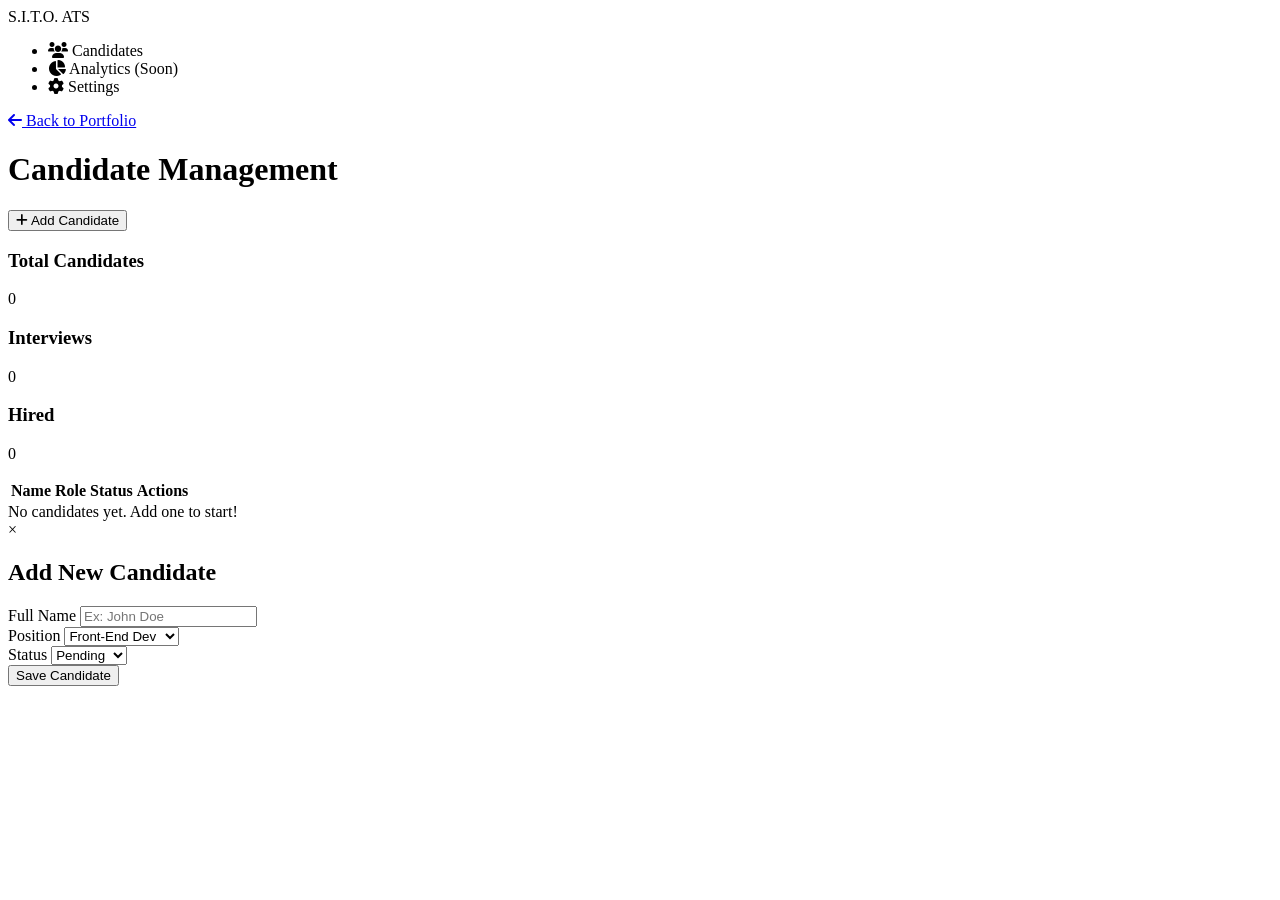
==== mini-ats/index.html @ 02c82f56 "feat: initialize Mini ATS dashboard structure and styles" ====
<!DOCTYPE html>
<html lang="en">
<head>
    <meta charset="UTF-8">
    <meta name="viewport" content="width=device-width, initial-scale=1.0">
    <title>S.I.T.O. ATS | Candidate Dashboard</title>
    <link rel="stylesheet" href="https://cdnjs.cloudflare.com/ajax/libs/font-awesome/6.0.0/css/all.min.css">
    <link rel="stylesheet" href="styles.css">
    <link href="https://fonts.googleapis.com/css2?family=Poppins:wght@300;400;600&display=swap" rel="stylesheet">
</head>
<body>

    <div class="dashboard-container">
        
        <aside class="sidebar">
            <div class="logo">S.I.T.O. ATS</div>
            <nav>
                <ul>
                    <li class="active"><i class="fas fa-users"></i> Candidates</li>
                    <li><i class="fas fa-chart-pie"></i> Analytics (Soon)</li>
                    <li><i class="fas fa-cog"></i> Settings</li>
                </ul>
            </nav>
            <a href="../index.html" class="back-link"><i class="fas fa-arrow-left"></i> Back to Portfolio</a>
        </aside>

        <main class="main-content">
            <header>
                <h1>Candidate Management</h1>
                <button id="add-btn" class="btn-primary"><i class="fas fa-plus"></i> Add Candidate</button>
            </header>

            <div class="stats-grid">
                <div class="card stat-card">
                    <h3>Total Candidates</h3>
                    <p id="total-count">0</p>
                </div>
                <div class="card stat-card">
                    <h3>Interviews</h3>
                    <p>0</p>
                </div>
                <div class="card stat-card">
                    <h3>Hired</h3>
                    <p>0</p>
                </div>
            </div>

            <div class="card table-container">
                <table>
                    <thead>
                        <tr>
                            <th>Name</th>
                            <th>Role</th>
                            <th>Status</th>
                            <th>Actions</th>
                        </tr>
                    </thead>
                    <tbody id="candidate-list">
                        </tbody>
                </table>
                <div id="empty-state" class="empty-message">
                    No candidates yet. Add one to start!
                </div>
            </div>
        </main>
    </div>

    <div id="modal" class="modal">
        <div class="modal-content">
            <span class="close-btn">&times;</span>
            <h2>Add New Candidate</h2>
            <form id="ats-form">
                <div class="form-group">
                    <label>Full Name</label>
                    <input type="text" id="name" required placeholder="Ex: John Doe">
                </div>
                <div class="form-group">
                    <label>Position</label>
                    <select id="position">
                        <option value="Front-End Dev">Front-End Dev</option>
                        <option value="Back-End Dev">Back-End Dev</option>
                        <option value="UI/UX Designer">UI/UX Designer</option>
                    </select>
                </div>
                <div class="form-group">
                    <label>Status</label>
                    <select id="status">
                        <option value="Pending">Pending</option>
                        <option value="Interview">Interview</option>
                        <option value="Hired">Hired</option>
                    </select>
                </div>
                <button type="submit" class="btn-primary">Save Candidate</button>
            </form>
        </div>
    </div>

    <script src="app.js"></script>
</body>
</html>
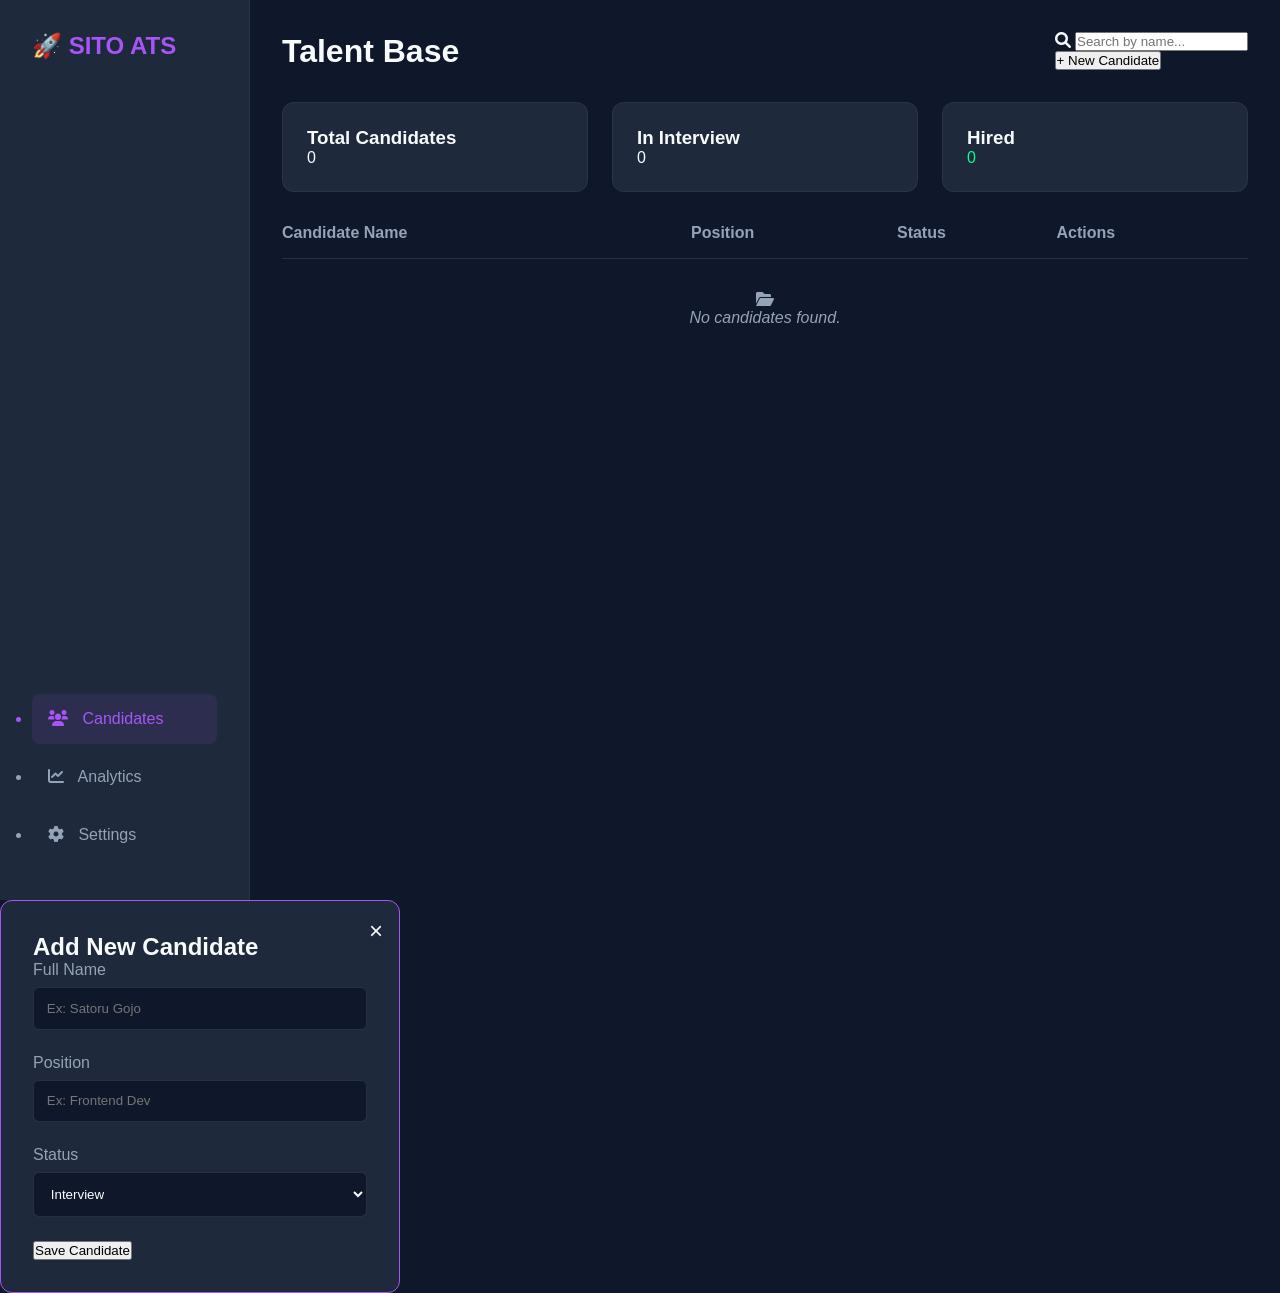
==== commit f90dcc40: "feat: add dynamic statistics section and real-time counters" ====
--- a/mini-ats/index.html
+++ b/mini-ats/index.html
@@ -3,54 +3,61 @@
 <head>
     <meta charset="UTF-8">
     <meta name="viewport" content="width=device-width, initial-scale=1.0">
-    <title>S.I.T.O. ATS | Candidate Dashboard</title>
+    <title>SITO ATS Dashboard</title>
+    <link rel="stylesheet" href="style.css">
+    <link href="https://fonts.googleapis.com/css2?family=Inter:wght@400;600&display=swap" rel="stylesheet">
     <link rel="stylesheet" href="https://cdnjs.cloudflare.com/ajax/libs/font-awesome/6.0.0/css/all.min.css">
-    <link rel="stylesheet" href="styles.css">
-    <link href="https://fonts.googleapis.com/css2?family=Poppins:wght@300;400;600&display=swap" rel="stylesheet">
 </head>
 <body>
 
     <div class="dashboard-container">
         
-        <aside class="sidebar">
-            <div class="logo">S.I.T.O. ATS</div>
-            <nav>
-                <ul>
-                    <li class="active"><i class="fas fa-users"></i> Candidates</li>
-                    <li><i class="fas fa-chart-pie"></i> Analytics (Soon)</li>
-                    <li><i class="fas fa-cog"></i> Settings</li>
-                </ul>
-            </nav>
-            <a href="../index.html" class="back-link"><i class="fas fa-arrow-left"></i> Back to Portfolio</a>
-        </aside>
+        <nav class="sidebar">
+            <div class="logo">🚀 SITO ATS</div>
+            <ul class="menu">
+                <li class="active"><i class="fas fa-users"></i> Candidates</li>
+                <li><i class="fas fa-chart-line"></i> Analytics</li>
+                <li><i class="fas fa-cog"></i> Settings</li>
+            </ul>
+        </nav>
 
         <main class="main-content">
+            
             <header>
-                <h1>Candidate Management</h1>
-                <button id="add-btn" class="btn-primary"><i class="fas fa-plus"></i> Add Candidate</button>
+                <div class="header-title">
+                    <h1>Talent Base</h1>
+                </div>
+
+                <div class="header-actions">
+                    <div class="search-box">
+                        <i class="fas fa-search search-icon"></i>
+                        <input type="text" id="search-input" placeholder="Search by name...">
+                    </div>
+                    <button id="add-btn" class="btn-neon">+ New Candidate</button>
+                </div>
             </header>
 
             <div class="stats-grid">
-                <div class="card stat-card">
+                <div class="card">
                     <h3>Total Candidates</h3>
-                    <p id="total-count">0</p>
+                    <p class="number" id="count-total">0</p>
                 </div>
-                <div class="card stat-card">
-                    <h3>Interviews</h3>
-                    <p>0</p>
+                <div class="card">
+                    <h3>In Interview</h3>
+                    <p class="number" id="count-interview">0</p>
                 </div>
-                <div class="card stat-card">
+                <div class="card">
                     <h3>Hired</h3>
-                    <p>0</p>
+                    <p class="number" id="count-hired" style="color: #00ff88;">0</p>
                 </div>
             </div>
 
-            <div class="card table-container">
-                <table>
+            <div class="table-container">
+                <table class="ats-table">
                     <thead>
                         <tr>
-                            <th>Name</th>
-                            <th>Role</th>
+                            <th>Candidate Name</th>
+                            <th>Position</th>
                             <th>Status</th>
                             <th>Actions</th>
                         </tr>
@@ -58,43 +65,46 @@
                     <tbody id="candidate-list">
                         </tbody>
                 </table>
+                
                 <div id="empty-state" class="empty-message">
-                    No candidates yet. Add one to start!
+                    <i class="fas fa-folder-open"></i>
+                    <p>No candidates found.</p>
                 </div>
             </div>
+
         </main>
     </div>
 
-    <div id="modal" class="modal">
+    <div id="modal" class="modal-overlay">
         <div class="modal-content">
             <span class="close-btn">&times;</span>
             <h2>Add New Candidate</h2>
             <form id="ats-form">
                 <div class="form-group">
                     <label>Full Name</label>
-                    <input type="text" id="name" required placeholder="Ex: John Doe">
+                    <input type="text" id="name" placeholder="Ex: Satoru Gojo" required>
                 </div>
+                
                 <div class="form-group">
                     <label>Position</label>
-                    <select id="position">
-                        <option value="Front-End Dev">Front-End Dev</option>
-                        <option value="Back-End Dev">Back-End Dev</option>
-                        <option value="UI/UX Designer">UI/UX Designer</option>
-                    </select>
+                    <input type="text" id="position" placeholder="Ex: Frontend Dev" required>
                 </div>
+
                 <div class="form-group">
                     <label>Status</label>
                     <select id="status">
-                        <option value="Pending">Pending</option>
                         <option value="Interview">Interview</option>
+                        <option value="Technical">Technical Test</option>
                         <option value="Hired">Hired</option>
+                        <option value="Rejected">Rejected</option>
                     </select>
                 </div>
-                <button type="submit" class="btn-primary">Save Candidate</button>
+
+                <button type="submit" class="btn-neon full-width">Save Candidate</button>
             </form>
         </div>
     </div>
 
-    <script src="app.js"></script>
+    <script src="script.js"></script>
 </body>
 </html>
--- a/mini-ats/style.css
+++ b/mini-ats/style.css
@@ -0,0 +1,133 @@
+:root {
+    --bg-dark: #0f172a;
+    --sidebar-bg: #1e293b;
+    --card-bg: #1e293b;
+    --text-main: #f8fafc;
+    --text-muted: #94a3b8;
+    --primary: #a855f7; /* Galaxy Purple */
+    --success: #10b981; /* Green for Hired */
+    --warning: #f59e0b; /* Yellow for Interview */
+    --danger: #ef4444;  /* Red for Delete */
+}
+
+* { margin: 0; padding: 0; box-sizing: border-box; font-family: 'Poppins', sans-serif; }
+
+body { background-color: var(--bg-dark); color: var(--text-main); height: 100vh; overflow: hidden; }
+
+/* Layout Grid */
+.dashboard-container {
+    display: grid;
+    grid-template-columns: 250px 1fr; /* Sidebar fija, resto flexible */
+    height: 100vh;
+}
+
+/* Sidebar */
+.sidebar {
+    background-color: var(--sidebar-bg);
+    padding: 2rem;
+    display: flex;
+    flex-direction: column;
+    justify-content: space-between;
+    border-right: 1px solid rgba(255,255,255,0.05);
+}
+
+.logo { font-size: 1.5rem; font-weight: bold; color: var(--primary); margin-bottom: 3rem; }
+
+.sidebar li {
+    padding: 1rem;
+    color: var(--text-muted);
+    cursor: pointer;
+    border-radius: 8px;
+    margin-bottom: 0.5rem;
+    transition: 0.3s;
+}
+
+.sidebar li:hover, .sidebar li.active {
+    background: rgba(168, 85, 247, 0.1);
+    color: var(--primary);
+}
+
+.sidebar i { margin-right: 10px; }
+
+.back-link {
+    color: var(--text-muted);
+    text-decoration: none;
+    font-size: 0.9rem;
+}
+
+.back-link:hover { color: var(--text-main); }
+
+/* Main Content */
+.main-content { padding: 2rem; overflow-y: auto; }
+
+header { display: flex; justify-content: space-between; align-items: center; margin-bottom: 2rem; }
+
+.btn-primary {
+    background: var(--primary);
+    border: none;
+    padding: 0.8rem 1.5rem;
+    color: white;
+    border-radius: 6px;
+    cursor: pointer;
+    font-weight: 600;
+}
+
+.btn-primary:hover { opacity: 0.9; }
+
+/* Cards & Stats */
+.stats-grid { display: grid; grid-template-columns: repeat(3, 1fr); gap: 1.5rem; margin-bottom: 2rem; }
+
+.card {
+    background: var(--card-bg);
+    padding: 1.5rem;
+    border-radius: 12px;
+    border: 1px solid rgba(255,255,255,0.05);
+}
+
+.stat-card h3 { font-size: 0.9rem; color: var(--text-muted); }
+.stat-card p { font-size: 2rem; font-weight: bold; margin-top: 0.5rem; }
+
+/* Table */
+table { width: 100%; border-collapse: collapse; margin-top: 1rem; }
+th { text-align: left; color: var(--text-muted); padding-bottom: 1rem; border-bottom: 1px solid rgba(255,255,255,0.1); }
+td { padding: 1rem 0; border-bottom: 1px solid rgba(255,255,255,0.05); }
+
+/* Status Badges */
+.status { padding: 4px 12px; border-radius: 20px; font-size: 0.8rem; font-weight: 600; }
+.status.Pending { background: rgba(148, 163, 184, 0.2); color: #cbd5e1; }
+.status.Interview { background: rgba(245, 158, 11, 0.2); color: var(--warning); }
+.status.Hired { background: rgba(16, 185, 129, 0.2); color: var(--success); }
+
+.delete-btn { background: none; border: none; color: var(--danger); cursor: pointer; font-size: 1.1rem; }
+
+.empty-message { text-align: center; color: var(--text-muted); padding: 2rem; font-style: italic; }
+
+/* Modal (Hidden by default) */
+.modal {
+    display: none; 
+    position: fixed; top: 0; left: 0; width: 100%; height: 100%;
+    background: rgba(0,0,0,0.7);
+    justify-content: center; align-items: center;
+}
+
+.modal-content {
+    background: var(--card-bg);
+    padding: 2rem;
+    border-radius: 12px;
+    width: 400px;
+    position: relative;
+    border: 1px solid var(--primary);
+}
+
+.close-btn { position: absolute; top: 1rem; right: 1rem; font-size: 1.5rem; cursor: pointer; }
+
+.form-group { margin-bottom: 1.5rem; }
+.form-group label { display: block; margin-bottom: 0.5rem; color: var(--text-muted); }
+.form-group input, .form-group select {
+    width: 100%;
+    padding: 0.8rem;
+    background: var(--bg-dark);
+    border: 1px solid rgba(255,255,255,0.1);
+    color: white;
+    border-radius: 6px;
+}
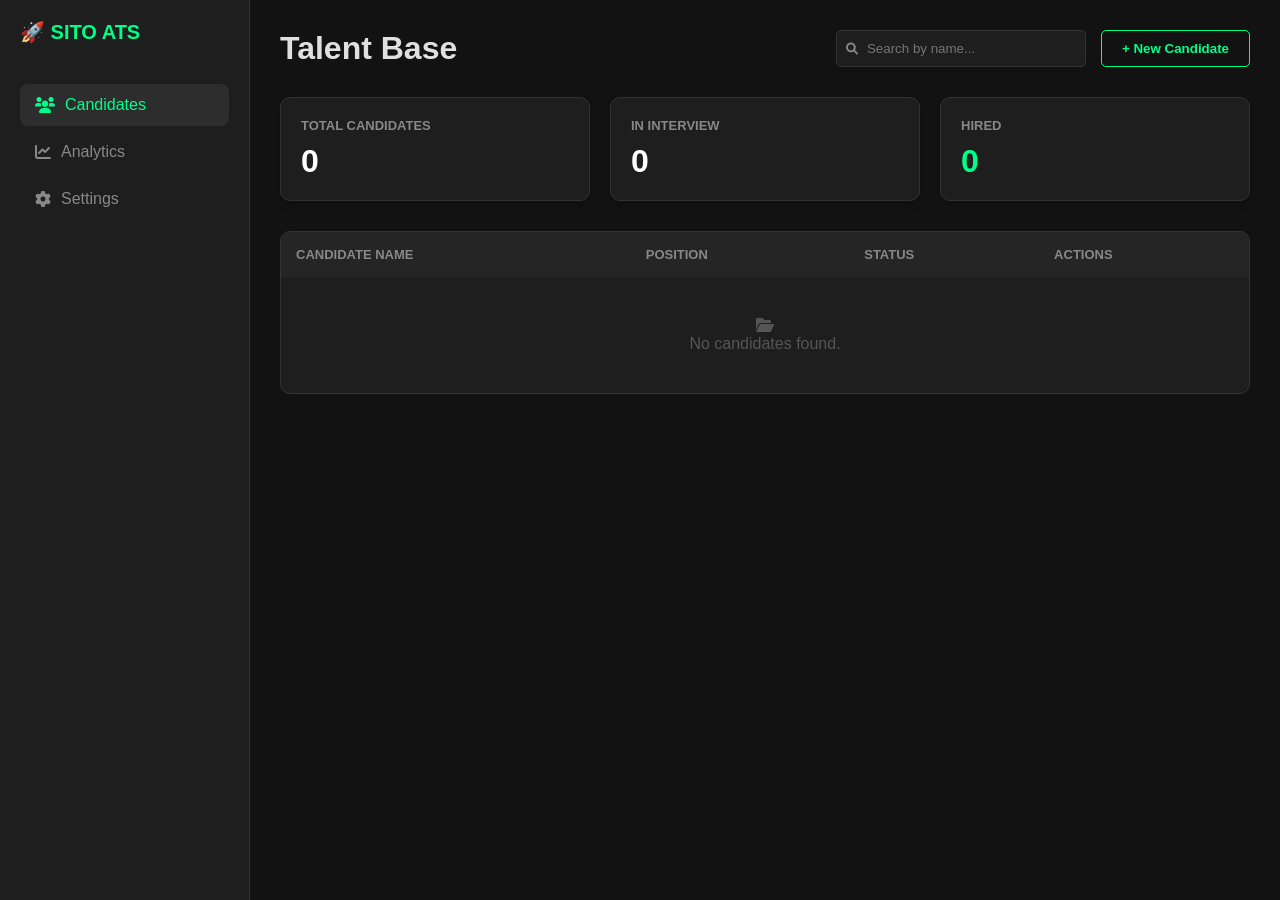
==== commit bc9d04d1: "fix: correct script source path to app.js in ATS dashboard" ====
--- a/mini-ats/index.html
+++ b/mini-ats/index.html
@@ -105,6 +105,6 @@
         </div>
     </div>
 
-    <script src="script.js"></script>
+    <script src="app.js"></script>
 </body>
 </html>
--- a/mini-ats/style.css
+++ b/mini-ats/style.css
@@ -1,133 +1,320 @@
-:root {
-    --bg-dark: #0f172a;
-    --sidebar-bg: #1e293b;
-    --card-bg: #1e293b;
-    --text-main: #f8fafc;
-    --text-muted: #94a3b8;
-    --primary: #a855f7; /* Galaxy Purple */
-    --success: #10b981; /* Green for Hired */
-    --warning: #f59e0b; /* Yellow for Interview */
-    --danger: #ef4444;  /* Red for Delete */
-}
-
-* { margin: 0; padding: 0; box-sizing: border-box; font-family: 'Poppins', sans-serif; }
-
-body { background-color: var(--bg-dark); color: var(--text-main); height: 100vh; overflow: hidden; }
-
-/* Layout Grid */
+/* --- RESET & FONTS --- */
+* {
+    margin: 0;
+    padding: 0;
+    box-sizing: border-box;
+    font-family: 'Inter', sans-serif;
+}
+
+body {
+    background-color: #121212;
+    color: #e0e0e0;
+}
+
+/* --- LAYOUT --- */
 .dashboard-container {
-    display: grid;
-    grid-template-columns: 250px 1fr; /* Sidebar fija, resto flexible */
+    display: flex;
     height: 100vh;
 }
 
-/* Sidebar */
+/* --- SIDEBAR --- */
 .sidebar {
-    background-color: var(--sidebar-bg);
-    padding: 2rem;
-    display: flex;
-    flex-direction: column;
-    justify-content: space-between;
-    border-right: 1px solid rgba(255,255,255,0.05);
-}
-
-.logo { font-size: 1.5rem; font-weight: bold; color: var(--primary); margin-bottom: 3rem; }
-
-.sidebar li {
-    padding: 1rem;
-    color: var(--text-muted);
+    width: 250px;
+    background-color: #1e1e1e;
+    padding: 20px;
+    border-right: 1px solid #333;
+}
+
+.logo {
+    font-size: 20px;
+    font-weight: bold;
+    color: #00ff88;
+    margin-bottom: 40px;
+}
+
+.menu li {
+    list-style: none;
+    padding: 12px 15px;
     cursor: pointer;
     border-radius: 8px;
-    margin-bottom: 0.5rem;
+    margin-bottom: 5px;
+    color: #888;
     transition: 0.3s;
-}
-
-.sidebar li:hover, .sidebar li.active {
-    background: rgba(168, 85, 247, 0.1);
-    color: var(--primary);
-}
-
-.sidebar i { margin-right: 10px; }
-
-.back-link {
-    color: var(--text-muted);
-    text-decoration: none;
-    font-size: 0.9rem;
-}
-
-.back-link:hover { color: var(--text-main); }
-
-/* Main Content */
-.main-content { padding: 2rem; overflow-y: auto; }
-
-header { display: flex; justify-content: space-between; align-items: center; margin-bottom: 2rem; }
-
-.btn-primary {
-    background: var(--primary);
-    border: none;
-    padding: 0.8rem 1.5rem;
+    display: flex;
+    align-items: center;
+    gap: 10px;
+}
+
+.menu li:hover, .menu li.active {
+    background-color: #2d2d2d;
+    color: #00ff88;
+}
+
+/* --- MAIN CONTENT --- */
+.main-content {
+    flex: 1;
+    padding: 30px;
+    overflow-y: auto;
+}
+
+/* Header */
+header {
+    display: flex;
+    justify-content: space-between;
+    align-items: center;
+    margin-bottom: 30px;
+}
+
+.header-actions {
+    display: flex;
+    gap: 15px;
+}
+
+/* Search Bar */
+.search-box {
+    position: relative;
+}
+
+.search-icon {
+    position: absolute;
+    left: 10px;
+    top: 50%;
+    transform: translateY(-50%);
+    color: #888;
+    font-size: 12px;
+}
+
+#search-input {
+    background-color: #1e1e1e;
+    border: 1px solid #333;
+    padding: 10px 10px 10px 30px;
+    border-radius: 5px;
     color: white;
-    border-radius: 6px;
+    outline: none;
+    width: 250px;
+    transition: 0.3s;
+}
+
+#search-input:focus {
+    border-color: #00ff88;
+    box-shadow: 0 0 5px rgba(0, 255, 136, 0.2);
+}
+
+/* Button Neon */
+.btn-neon {
+    background-color: transparent;
+    border: 1px solid #00ff88;
+    color: #00ff88;
+    padding: 10px 20px;
+    border-radius: 5px;
     cursor: pointer;
     font-weight: 600;
-}
-
-.btn-primary:hover { opacity: 0.9; }
-
-/* Cards & Stats */
-.stats-grid { display: grid; grid-template-columns: repeat(3, 1fr); gap: 1.5rem; margin-bottom: 2rem; }
+    transition: 0.3s;
+}
+
+.btn-neon:hover {
+    background-color: #00ff88;
+    color: #121212;
+    box-shadow: 0 0 15px rgba(0, 255, 136, 0.4);
+}
+
+/* --- STATS CARDS (KPIs) --- */
+.stats-grid {
+    display: flex;
+    gap: 20px;
+    margin-bottom: 30px;
+}
 
 .card {
-    background: var(--card-bg);
-    padding: 1.5rem;
-    border-radius: 12px;
-    border: 1px solid rgba(255,255,255,0.05);
-}
-
-.stat-card h3 { font-size: 0.9rem; color: var(--text-muted); }
-.stat-card p { font-size: 2rem; font-weight: bold; margin-top: 0.5rem; }
-
-/* Table */
-table { width: 100%; border-collapse: collapse; margin-top: 1rem; }
-th { text-align: left; color: var(--text-muted); padding-bottom: 1rem; border-bottom: 1px solid rgba(255,255,255,0.1); }
-td { padding: 1rem 0; border-bottom: 1px solid rgba(255,255,255,0.05); }
+    background-color: #1e1e1e;
+    padding: 20px;
+    border-radius: 10px;
+    flex: 1;
+    border: 1px solid #333;
+    box-shadow: 0 4px 6px rgba(0,0,0,0.2);
+}
+
+.card h3 {
+    color: #888;
+    font-size: 13px;
+    text-transform: uppercase;
+    margin-bottom: 10px;
+}
+
+.card .number {
+    font-size: 32px;
+    font-weight: bold;
+    color: white;
+}
+
+/* --- TABLE --- */
+.table-container {
+    background-color: #1e1e1e;
+    border-radius: 10px;
+    border: 1px solid #333;
+    overflow: hidden;
+}
+
+.ats-table {
+    width: 100%;
+    border-collapse: collapse;
+}
+
+.ats-table th {
+    text-align: left;
+    padding: 15px;
+    background-color: #252525;
+    color: #888;
+    font-size: 13px;
+    text-transform: uppercase;
+}
+
+.ats-table td {
+    padding: 15px;
+    border-bottom: 1px solid #2a2a2a;
+    font-size: 14px;
+}
 
 /* Status Badges */
-.status { padding: 4px 12px; border-radius: 20px; font-size: 0.8rem; font-weight: 600; }
-.status.Pending { background: rgba(148, 163, 184, 0.2); color: #cbd5e1; }
-.status.Interview { background: rgba(245, 158, 11, 0.2); color: var(--warning); }
-.status.Hired { background: rgba(16, 185, 129, 0.2); color: var(--success); }
-
-.delete-btn { background: none; border: none; color: var(--danger); cursor: pointer; font-size: 1.1rem; }
-
-.empty-message { text-align: center; color: var(--text-muted); padding: 2rem; font-style: italic; }
-
-/* Modal (Hidden by default) */
-.modal {
-    display: none; 
-    position: fixed; top: 0; left: 0; width: 100%; height: 100%;
-    background: rgba(0,0,0,0.7);
-    justify-content: center; align-items: center;
+.status {
+    padding: 4px 10px;
+    border-radius: 20px;
+    font-size: 11px;
+    font-weight: bold;
+    text-transform: uppercase;
+}
+
+.status.Hired { background: rgba(0, 255, 136, 0.15); color: #00ff88; }
+.status.Rejected { background: rgba(255, 51, 51, 0.15); color: #ff3333; }
+.status.Interview { background: rgba(255, 255, 0, 0.15); color: #ffff00; }
+.status.Technical { background: rgba(0, 204, 255, 0.15); color: #00ccff; }
+
+.delete-btn {
+    background: none;
+    border: none;
+    color: #444;
+    cursor: pointer;
+    transition: 0.2s;
+}
+
+.delete-btn:hover { color: #ff3333; transform: scale(1.1); }
+
+.empty-message {
+    text-align: center;
+    padding: 40px;
+    color: #555;
+    display: none;
+}
+
+/* --- MODAL --- */
+.modal-overlay {
+    display: none;
+    position: fixed;
+    top: 0; left: 0;
+    width: 100%; height: 100%;
+    background-color: rgba(0, 0, 0, 0.8);
+    justify-content: center;
+    align-items: center;
 }
 
 .modal-content {
-    background: var(--card-bg);
-    padding: 2rem;
-    border-radius: 12px;
+    background-color: #1e1e1e;
+    padding: 30px;
+    border-radius: 10px;
     width: 400px;
+    border: 1px solid #333;
     position: relative;
-    border: 1px solid var(--primary);
-}
-
-.close-btn { position: absolute; top: 1rem; right: 1rem; font-size: 1.5rem; cursor: pointer; }
-
-.form-group { margin-bottom: 1.5rem; }
-.form-group label { display: block; margin-bottom: 0.5rem; color: var(--text-muted); }
-.form-group input, .form-group select {
+}
+
+.close-btn {
+    position: absolute;
+    top: 15px; right: 20px;
+    font-size: 24px;
+    cursor: pointer;
+    color: #888;
+}
+
+.form-group { margin-bottom: 15px; }
+.form-group label { display: block; margin-bottom: 5px; color: #888; font-size: 13px; }
+
+input, select {
     width: 100%;
-    padding: 0.8rem;
-    background: var(--bg-dark);
-    border: 1px solid rgba(255,255,255,0.1);
+    padding: 10px;
+    background-color: #2d2d2d;
+    border: 1px solid #444;
     color: white;
-    border-radius: 6px;
+    border-radius: 5px;
+    outline: none;
+}
+
+.full-width { width: 100%; margin-top: 10px; }
+
+/* --- RESPONSIVE MOBILE DESIGN (Add to end of CSS) --- */
+@media (max-width: 768px) {
+    
+    /* 1. Cambiar Layout: De lado a lado -> Arriba y abajo */
+    .dashboard-container {
+        flex-direction: column; /* Sidebar arriba, contenido abajo */
+        height: auto; /* Altura automática para permitir scroll */
+    }
+
+    /* 2. Sidebar: Se convierte en barra de navegación superior */
+    .sidebar {
+        width: 100%; /* Ocupa todo el ancho */
+        height: auto;
+        border-right: none;
+        border-bottom: 1px solid #333;
+        padding: 15px;
+    }
+
+    .menu {
+        display: flex; /* Menú horizontal */
+        justify-content: space-around; /* Espaciado uniforme */
+    }
+
+    .menu li {
+        padding: 10px;
+        font-size: 12px; /* Letra más pequeña */
+        flex-direction: column; /* Icono arriba, texto abajo */
+        text-align: center;
+    }
+
+    /* 3. Stats Cards: Una debajo de otra */
+    .stats-grid {
+        flex-direction: column;
+    }
+
+    /* 4. Header: Reorganizar elementos */
+    header {
+        flex-direction: column;
+        align-items: flex-start;
+        gap: 15px;
+    }
+
+    .header-actions {
+        flex-direction: column;
+        width: 100%;
+    }
+
+    .search-box, #search-input {
+        width: 100%; /* Buscador ancho completo */
+    }
+
+    /* 5. Tabla: Scroll horizontal si no cabe */
+    .table-container {
+        overflow-x: auto; /* Permite deslizar la tabla con el dedo */
+    }
+
+    .ats-table th, .ats-table td {
+        white-space: nowrap; /* Evita que el texto de la tabla se rompa feo */
+    }
+    
+    /* 6. Modal: Ajustar márgenes para móviles */
+    .modal-content {
+        width: 90%; /* Ocupa casi toda la pantalla */
+        margin: 20px;
+    }
+}
+html {
+    scroll-behavior: smooth;
 }
